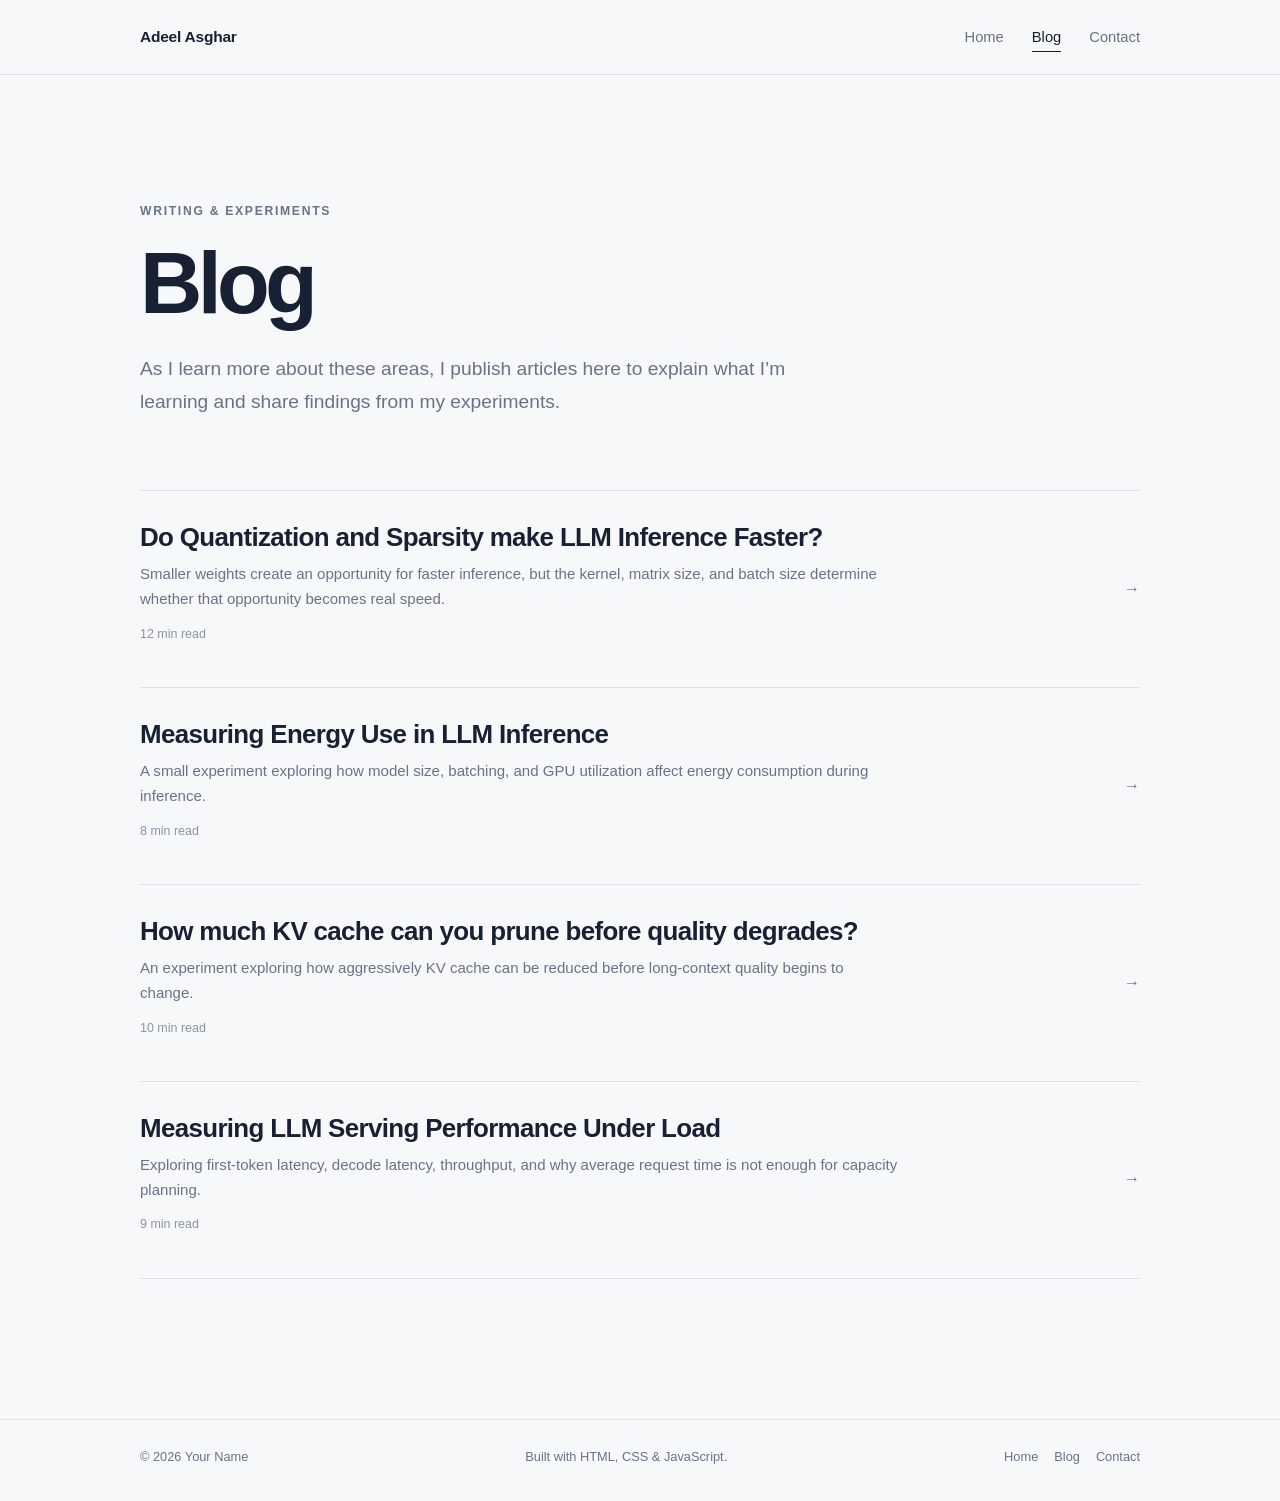
==== blog.html @ 3154e622 "first commit" ====
<!DOCTYPE html>
<html lang="en">
<head>
    <meta charset="UTF-8">
    <meta name="viewport" content="width=device-width, initial-scale=1.0">
    <meta name="description" content="Notes and experiments on AI engineering, LLM systems, and software performance.">
    <title>Blog — Adeel Asghar</title>
    <link rel="icon" href="./favicon.ico" type="image/x-icon">
<link rel="shortcut icon" href="./favicon.ico" type="image/x-icon">
    <link rel="stylesheet" href="css/style.css">
</head>
<body>
<div class="page-shell">
    <a class="skip-link" href="#main-content">Skip to content</a>
    <header class="site-header">
        <nav class="navbar" aria-label="Primary navigation">
            <!-- Change your name here. -->
            <a class="brand" href="index.html">Adeel Asghar</a>
            <button class="mobile-toggle" type="button" aria-expanded="false" aria-controls="primary-menu" aria-label="Open navigation">
                <span></span><span></span><span></span>
            </button>
            <ul class="nav-links" id="primary-menu">
                <li><a class="nav-link" href="index.html">Home</a></li>
                <li><a class="nav-link" href="blog.html">Blog</a></li>
                <li><a class="nav-link" href="contact.html">Contact</a></li>
            </ul>
        </nav>
    </header>

    <main id="main-content">
        <section class="page-intro">
            <div class="container reveal">
                <p class="eyebrow">Writing &amp; Experiments</p>
                <h1 class="page-title">Blog</h1>
                <p class="page-lede">As I learn more about these areas, I publish articles here to explain what I’m learning and share findings from my experiments.</p>
            </div>
        </section>

        <!-- =========================
             BLOG ARTICLE INDEX
             To add an article, duplicate one .blog-item and update:
             title, description, reading time, and href.
        ========================= -->
        <section class="section" style="padding-top: 0;">
            <div class="container">
                <div class="blog-list">
                    <a class="blog-item reveal" href="articles/blog-quantization-sparsity.html">
                        <div>
                            <h2 class="blog-title">Do Quantization and Sparsity make LLM Inference Faster?</h2>
                            <p class="blog-description">Smaller weights create an opportunity for faster inference, but the kernel, matrix size, and batch size determine whether that opportunity becomes real speed.</p>
                            <p class="blog-meta">12 min read</p>
                        </div>
                        <span class="blog-arrow" aria-hidden="true">→</span>
                    </a>

                    <a class="blog-item reveal" href="articles/blog-energy-llm.html">
                        <div>
                            <h2 class="blog-title">Measuring Energy Use in LLM Inference</h2>
                            <p class="blog-description">A small experiment exploring how model size, batching, and GPU utilization affect energy consumption during inference.</p>
                            <p class="blog-meta">8 min read</p>
                        </div>
                        <span class="blog-arrow" aria-hidden="true">→</span>
                    </a>

                    <a class="blog-item reveal" href="articles/blog-kv-cache.html">
                        <div>
                            <h2 class="blog-title">How much KV cache can you prune before quality degrades?</h2>
                            <p class="blog-description">An experiment exploring how aggressively KV cache can be reduced before long-context quality begins to change.</p>
                            <p class="blog-meta">10 min read</p>
                        </div>
                        <span class="blog-arrow" aria-hidden="true">→</span>
                    </a>

                    <a class="blog-item reveal" href="articles/blog-serving-performance.html">
                        <div>
                            <h2 class="blog-title">Measuring LLM Serving Performance Under Load</h2>
                            <p class="blog-description">Exploring first-token latency, decode latency, throughput, and why average request time is not enough for capacity planning.</p>
                            <p class="blog-meta">9 min read</p>
                        </div>
                        <span class="blog-arrow" aria-hidden="true">→</span>
                    </a>
                </div>
            </div>
        </section>
    </main>

    <footer class="site-footer">
        <div class="container footer-inner">
            <span>© 2026 Your Name</span>
            <span>Built with HTML, CSS &amp; JavaScript.</span>
            <nav class="footer-links" aria-label="Footer navigation">
                <a href="index.html">Home</a>
                <a href="blog.html">Blog</a>
                <a href="contact.html">Contact</a>
            </nav>
        </div>
    </footer>
</div>
<script src="js/script.js"></script>
</body>
</html>
---- css/style.css ----
/* =========================================================
   PREMIUM MINIMAL PORTFOLIO — GLOBAL DESIGN SYSTEM
   Edit the variables below to quickly change the visual tone.
   ========================================================= */
:root {
    --bg: #f7f8fa;
    --surface: #ffffff;
    --surface-soft: #f1f3f6;
    --text: #182033;
    --muted: #687386;
    --faint: #8a94a5;
    --border: #dde2e9;
    --border-strong: #c8ced8;
    --accent: #315f9d;
    --accent-soft: rgba(49, 95, 157, 0.08);
    --max-width: 1000px;
    --reading-width: 720px;
    --page-pad: clamp(20px, 4vw, 42px);
    --section-space: clamp(88px, 11vw, 150px);
    --radius: 2px;
    --shadow: 0 16px 40px rgba(24, 32, 51, 0.05);
    --sans: Inter, ui-sans-serif, -apple-system, BlinkMacSystemFont, "Segoe UI", sans-serif;
    --serif: Georgia, "Times New Roman", serif;
}

/* =========================================================
   RESET / BASE
   ========================================================= */
* { box-sizing: border-box; }
html { scroll-behavior: smooth; }
body {
    margin: 0;
    color: var(--text);
    background: var(--bg);
    font-family: var(--sans);
    font-size: 16px;
    line-height: 1.65;
    -webkit-font-smoothing: antialiased;
    text-rendering: optimizeLegibility;
}
body.nav-open { overflow: hidden; }

a { color: inherit; text-decoration: none; }
button, a { -webkit-tap-highlight-color: transparent; }
button { font: inherit; }
img { max-width: 100%; display: block; }
::selection { color: var(--text); background: rgba(49, 95, 157, 0.16); }

:focus-visible {
    outline: 2px solid var(--accent);
    outline-offset: 4px;
}

.container {
    width: min(calc(100% - (var(--page-pad) * 2)), var(--max-width));
    margin-inline: auto;
}

.narrow {
    width: min(calc(100% - (var(--page-pad) * 2)), var(--reading-width));
    margin-inline: auto;
}

.page-shell { min-height: 100vh; display: flex; flex-direction: column; }
main { flex: 1; }

/* =========================================================
   NAVIGATION
   ========================================================= */
.site-header {
    border-bottom: 1px solid var(--border);
    background: rgba(247, 248, 250, 0.94);
    position: sticky;
    top: 0;
    z-index: 50;
    backdrop-filter: blur(10px);
}

.navbar {
    width: min(calc(100% - (var(--page-pad) * 2)), var(--max-width));
    min-height: 74px;
    margin-inline: auto;
    display: flex;
    align-items: center;
    justify-content: space-between;
    gap: 28px;
}

.brand {
    font-size: 0.97rem;
    font-weight: 650;
    letter-spacing: -0.015em;
    white-space: nowrap;
}

.nav-links {
    display: flex;
    align-items: center;
    gap: 28px;
    list-style: none;
    padding: 0;
    margin: 0;
}

.nav-link {
    position: relative;
    color: var(--muted);
    font-size: 0.92rem;
    transition: color 180ms ease;
}

.nav-link::after {
    content: "";
    position: absolute;
    left: 0;
    bottom: -7px;
    width: 100%;
    height: 1px;
    background: currentColor;
    transform: scaleX(0);
    transform-origin: right;
    transition: transform 180ms ease;
}

.nav-link:hover,
.nav-link[aria-current="page"] { color: var(--text); }
.nav-link:hover::after,
.nav-link[aria-current="page"]::after { transform: scaleX(1); transform-origin: left; }

.mobile-toggle {
    display: none;
    width: 40px;
    height: 40px;
    border: 1px solid var(--border);
    background: transparent;
    border-radius: var(--radius);
    cursor: pointer;
}

.mobile-toggle span,
.mobile-toggle::before,
.mobile-toggle::after {
    content: "";
    display: block;
    width: 16px;
    height: 1px;
    background: var(--text);
    margin: 4px auto;
    transition: transform 180ms ease, opacity 180ms ease;
}

/* =========================================================
   SHARED PAGE INTRO / SECTIONS
   ========================================================= */
.page-intro {
    padding: clamp(82px, 10vw, 126px) 0 72px;
}

.eyebrow {
    margin: 0 0 18px;
    color: var(--muted);
    font-size: 0.76rem;
    font-weight: 650;
    letter-spacing: 0.14em;
    text-transform: uppercase;
}

.page-title,
.hero-title {
    margin: 0;
    letter-spacing: -0.055em;
    line-height: 1.04;
    font-weight: 650;
}

.page-title { font-size: clamp(3rem, 7vw, 5.4rem); }
.hero-title { font-size: clamp(3.15rem, 8vw, 6.7rem); max-width: 850px; }

.page-lede,
.hero-lede {
    max-width: 700px;
    margin: 24px 0 0;
    color: var(--muted);
    font-size: clamp(1.02rem, 1.7vw, 1.2rem);
    line-height: 1.7;
}

.section { padding: var(--section-space) 0; }
.section + .section { padding-top: 0; }
.section-label {
    margin: 0 0 28px;
    color: var(--muted);
    font-size: 0.75rem;
    font-weight: 650;
    letter-spacing: 0.14em;
    text-transform: uppercase;
}

.section-heading {
    max-width: 700px;
    margin: 0;
    font-size: clamp(1.9rem, 4vw, 3.2rem);
    line-height: 1.13;
    letter-spacing: -0.04em;
}

.section-copy {
    max-width: 690px;
    margin: 20px 0 0;
    color: var(--muted);
}

/* =========================================================
   HOME / HERO
   ========================================================= */
.hero {
    padding: clamp(100px, 14vw, 170px) 0 var(--section-space);
}

.hero-meta {
    display: flex;
    flex-wrap: wrap;
    gap: 10px 24px;
    margin-top: 34px;
    color: var(--muted);
    font-size: 0.9rem;
}

.hero-meta span { display: inline-flex; align-items: center; gap: 8px; }
.hero-meta span::before {
    content: "";
    width: 4px;
    height: 4px;
    border-radius: 50%;
    background: var(--border-strong);
}
.hero-meta span:first-child::before { display: none; }

.hero-rule {
    margin-top: 54px;
    border-top: 1px solid var(--border);
}

/* =========================================================
   ABOUT
   ========================================================= */
.about-grid {
    display: grid;
    grid-template-columns: 0.7fr 1.3fr;
    gap: clamp(44px, 8vw, 100px);
}

.about-copy p {
    margin: 0 0 24px;
    color: var(--muted);
}
.about-copy p:last-child { margin-bottom: 0; }

/* =========================================================
   SERVICES — EDITORIAL LIST, NOT CARDS
   ========================================================= */
.editorial-list { border-top: 1px solid var(--border); }

.editorial-item {
    display: grid;
    grid-template-columns: 70px minmax(0, 1fr) 36px;
    gap: 28px;
    align-items: center;
    min-height: 116px;
    padding: 24px 20px;
    margin: 0 -20px;
    border-bottom: 1px solid var(--border);
    transition: background-color 180ms ease, transform 180ms ease, border-color 180ms ease;
}

.editorial-item:hover {
    background: var(--surface);
    border-color: var(--border-strong);
    transform: translateX(5px);
}

.editorial-number,
.skill-number {
    color: var(--faint);
    font-variant-numeric: tabular-nums;
    font-size: 0.8rem;
    letter-spacing: 0.05em;
}

.editorial-content h3 {
    margin: 0;
    font-size: 1.1rem;
    letter-spacing: -0.02em;
}
.editorial-content p {
    max-width: 650px;
    margin: 7px 0 0;
    color: var(--muted);
    font-size: 0.93rem;
}
.editorial-arrow {
    color: var(--muted);
    justify-self: end;
    transition: transform 180ms ease, color 180ms ease;
}
.editorial-item:hover .editorial-arrow { transform: translateX(5px); color: var(--text); }

/* =========================================================
   BROKEN-AI SECTION
   ========================================================= */
.callout {
    position: relative;
    padding: clamp(34px, 5vw, 58px) clamp(26px, 5vw, 56px);
    background: var(--surface-soft);
    border-left: 2px solid var(--accent);
}
.callout-label {
    margin: 0 0 16px;
    color: var(--accent);
    font-size: 0.72rem;
    font-weight: 650;
    letter-spacing: 0.13em;
}
.callout h2 { margin: 0; max-width: 700px; font-size: clamp(2rem, 4.2vw, 3.4rem); line-height: 1.08; letter-spacing: -0.045em; }
.callout p { max-width: 760px; margin: 22px 0 0; color: var(--muted); }
.callout-flow { margin-top: 28px; color: var(--faint); font-size: 0.76rem; letter-spacing: 0.16em; }

/* =========================================================
   SKILL DIRECTORY
   ========================================================= */
.skill-directory {
    border-top: 1px solid var(--border);
}
.skill-group {
    display: grid;
    grid-template-columns: 70px 200px minmax(0, 1fr);
    gap: 28px;
    align-items: baseline;
    padding: 21px 0;
    border-bottom: 1px solid var(--border);
}
.skill-group h3 { margin: 0; font-size: 1rem; letter-spacing: -0.015em; }
.skill-group p { margin: 0; color: var(--muted); font-size: 0.95rem; }

/* =========================================================
   BLOG LIST
   ========================================================= */
.blog-list { border-top: 1px solid var(--border); }
.blog-item {
    display: grid;
    grid-template-columns: minmax(0, 1fr) 30px;
    gap: 24px;
    padding: 30px 0;
    border-bottom: 1px solid var(--border);
    transition: background-color 180ms ease;
}
.blog-item:hover { background: rgba(255, 255, 255, 0.55); }
.blog-title {
    margin: 0;
    font-size: clamp(1.22rem, 2.2vw, 1.62rem);
    line-height: 1.24;
    letter-spacing: -0.025em;
}
.blog-description { margin: 9px 0 0; max-width: 760px; color: var(--muted); font-size: 0.94rem; }
.blog-arrow { align-self: center; justify-self: end; color: var(--muted); transition: transform 180ms ease, color 180ms ease; }
.blog-item:hover .blog-arrow { transform: translateX(5px); color: var(--text); }
.blog-meta { margin-top: 12px; color: var(--faint); font-size: 0.78rem; }

/* =========================================================
   ARTICLE PAGE
   ========================================================= */
.article-header { padding: clamp(84px, 11vw, 128px) 0 60px; }

/* Keep the article header and article body on exactly the same centered column. */
.article-header > .narrow {
    width: min(calc(100% - (var(--page-pad) * 2)), var(--reading-width));
    max-width: var(--reading-width);
    margin-inline: auto;
}

.article-title {
    margin: 0;
    width: 100%;
    max-width: none;
    font-size: clamp(2.7rem, 6.2vw, 5.1rem);
    line-height: 1.03;
    letter-spacing: -0.055em;
}
.article-meta { margin-top: 22px; color: var(--muted); font-size: 0.88rem; }

.article-body {
    width: min(calc(100% - (var(--page-pad) * 2)), var(--reading-width));
    max-width: var(--reading-width);
    margin-inline: auto;
    padding-bottom: var(--section-space);
    font-family: var(--serif);
    font-size: 1.08rem;
    line-height: 1.82;
}

/* Every article element now shares one common left and right edge. */
.article-body > * {
    width: 100%;
    max-width: none;
    margin-left: 0;
    margin-right: 0;
}

/* Figures and tables should never escape the reading column. */
.article-body > .article-figure,
.article-body > .article-table {
    width: 100% !important;
    max-width: 100% !important;
    margin-left: 0 !important;
    margin-right: 0 !important;
}
.article-body h2,
.article-body h3,
.article-body .article-callout { font-family: var(--sans); }
.article-body h2 {
    margin-top: 60px;
    margin-bottom: 18px;
    font-size: 1.55rem;
    line-height: 1.3;
    letter-spacing: -0.025em;
}
.article-body h3 { margin-top: 42px; margin-bottom: 12px; font-size: 1.1rem; }
.article-body p { margin: 0 0 24px; }
.article-body ul,
.article-body ol { padding-left: 24px; margin: 0 0 26px; }
.article-body li { margin-bottom: 8px; }
.article-body a { color: var(--accent); text-decoration: underline; text-decoration-color: rgba(49,95,157,.35); text-underline-offset: 3px; }
.article-body blockquote {
    margin-top: 34px;
    margin-bottom: 34px;
    padding: 0 0 0 26px;
    border-left: 2px solid var(--border-strong);
    color: var(--muted);
}
.article-body code { font-family: ui-monospace, SFMono-Regular, Menlo, Consolas, monospace; font-size: 0.9em; }
.article-body pre {
    overflow-x: auto;
    padding: 20px;
    margin-top: 26px;
    margin-bottom: 34px;
    font-family: ui-monospace, SFMono-Regular, Menlo, Consolas, monospace;
    font-size: 0.85rem;
    line-height: 1.7;
    background: #edf0f4;
    border: 1px solid var(--border);
}
.article-callout {
    margin-top: 34px !important;
    margin-bottom: 42px !important;
    padding: 22px 24px;
    background: var(--surface-soft);
    border-left: 2px solid var(--accent);
    font-size: 0.95rem;
    line-height: 1.65;
}
.article-callout strong { display: block; margin-bottom: 7px; font-family: var(--sans); font-size: 0.76rem; letter-spacing: 0.1em; text-transform: uppercase; }

.article-footer-link {
    margin-top: 58px !important;
    padding-top: 24px;
    border-top: 1px solid var(--border);
    font-family: var(--sans);
    font-size: 0.92rem;
}

/* =========================================================
   CONTACT
   ========================================================= */
.contact-intro { padding: clamp(82px, 10vw, 126px) 0 66px; }
.contact-list { border-top: 1px solid var(--border); }
.contact-row {
    display: grid;
    grid-template-columns: 1fr 1fr 32px;
    gap: 24px;
    align-items: center;
    padding: 25px 0;
    border-bottom: 1px solid var(--border);
    transition: transform 180ms ease;
}
.contact-row:hover { transform: translateX(5px); }
.contact-name {
    display: inline-flex;
    align-items: center;
    gap: 12px;
    font-weight: 620;
}

.contact-icon {
    width: 20px;
    height: 20px;
    flex: 0 0 20px;
    color: var(--muted);
    transition: color 180ms ease, transform 180ms ease;
}

.contact-row:hover .contact-icon {
    color: var(--text);
}
.contact-desc { color: var(--muted); text-align: left; }
.contact-arrow { justify-self: end; color: var(--muted); transition: transform 180ms ease, color 180ms ease; }
.contact-row:hover .contact-arrow { transform: translateX(5px); color: var(--text); }

/* =========================================================
   FOOTER
   ========================================================= */
.site-footer {
    padding: 26px 0 34px;
    border-top: 1px solid var(--border);
    color: var(--muted);
    font-size: 0.8rem;
}
.footer-inner { display: flex; justify-content: space-between; gap: 18px; flex-wrap: wrap; }
.footer-links { display: flex; gap: 16px; }
.footer-links a:hover { color: var(--text); }

/* =========================================================
   UTILITIES / REVEAL
   ========================================================= */
.reveal {
    opacity: 0;
    transform: translateY(10px);
    transition: opacity 520ms ease, transform 520ms ease;
}
.reveal.is-visible { opacity: 1; transform: none; }

.skip-link {
    position: fixed;
    top: 12px;
    left: 12px;
    z-index: 100;
    padding: 8px 12px;
    color: var(--surface);
    background: var(--text);
    transform: translateY(-150%);
}
.skip-link:focus { transform: none; }

/* =========================================================
   RESPONSIVE
   ========================================================= */
@media (max-width: 760px) {
    .navbar { min-height: 68px; }
    .mobile-toggle { display: block; }
    .nav-links {
        position: fixed;
        inset: 68px 0 auto;
        display: none;
        flex-direction: column;
        align-items: flex-start;
        gap: 0;
        padding: 12px var(--page-pad) 22px;
        border-bottom: 1px solid var(--border);
        background: rgba(247, 248, 250, 0.98);
    }
    .nav-links.is-open { display: flex; }
    .nav-links li { width: 100%; }
    .nav-link { display: block; padding: 13px 0; }

    .about-grid { grid-template-columns: 1fr; gap: 24px; }
    .skill-group { grid-template-columns: 45px 1fr; gap: 10px 20px; }
    .skill-group p { grid-column: 2; }
    .editorial-item { grid-template-columns: 46px minmax(0, 1fr) 24px; gap: 16px; padding: 22px 8px; margin-inline: -8px; }
    .contact-row { grid-template-columns: 1fr 24px; gap: 14px; }
    .contact-desc { grid-column: 1; grid-row: 2; }
    .contact-arrow { grid-column: 2; grid-row: 1 / span 2; }
}

/* Article typography and spacing remain aligned on small screens. */
@media (max-width: 760px) {
    .article-header > .narrow,
    .article-body {
        width: min(calc(100% - (var(--page-pad) * 2)), var(--reading-width));
        margin-inline: auto;
    }

    .article-title {
        font-size: clamp(2.35rem, 11vw, 3.6rem);
    }
}

@media (prefers-reduced-motion: reduce) {
    html { scroll-behavior: auto; }
    *, *::before, *::after { animation-duration: 0.01ms !important; animation-iteration-count: 1 !important; transition-duration: 0.01ms !important; }
}
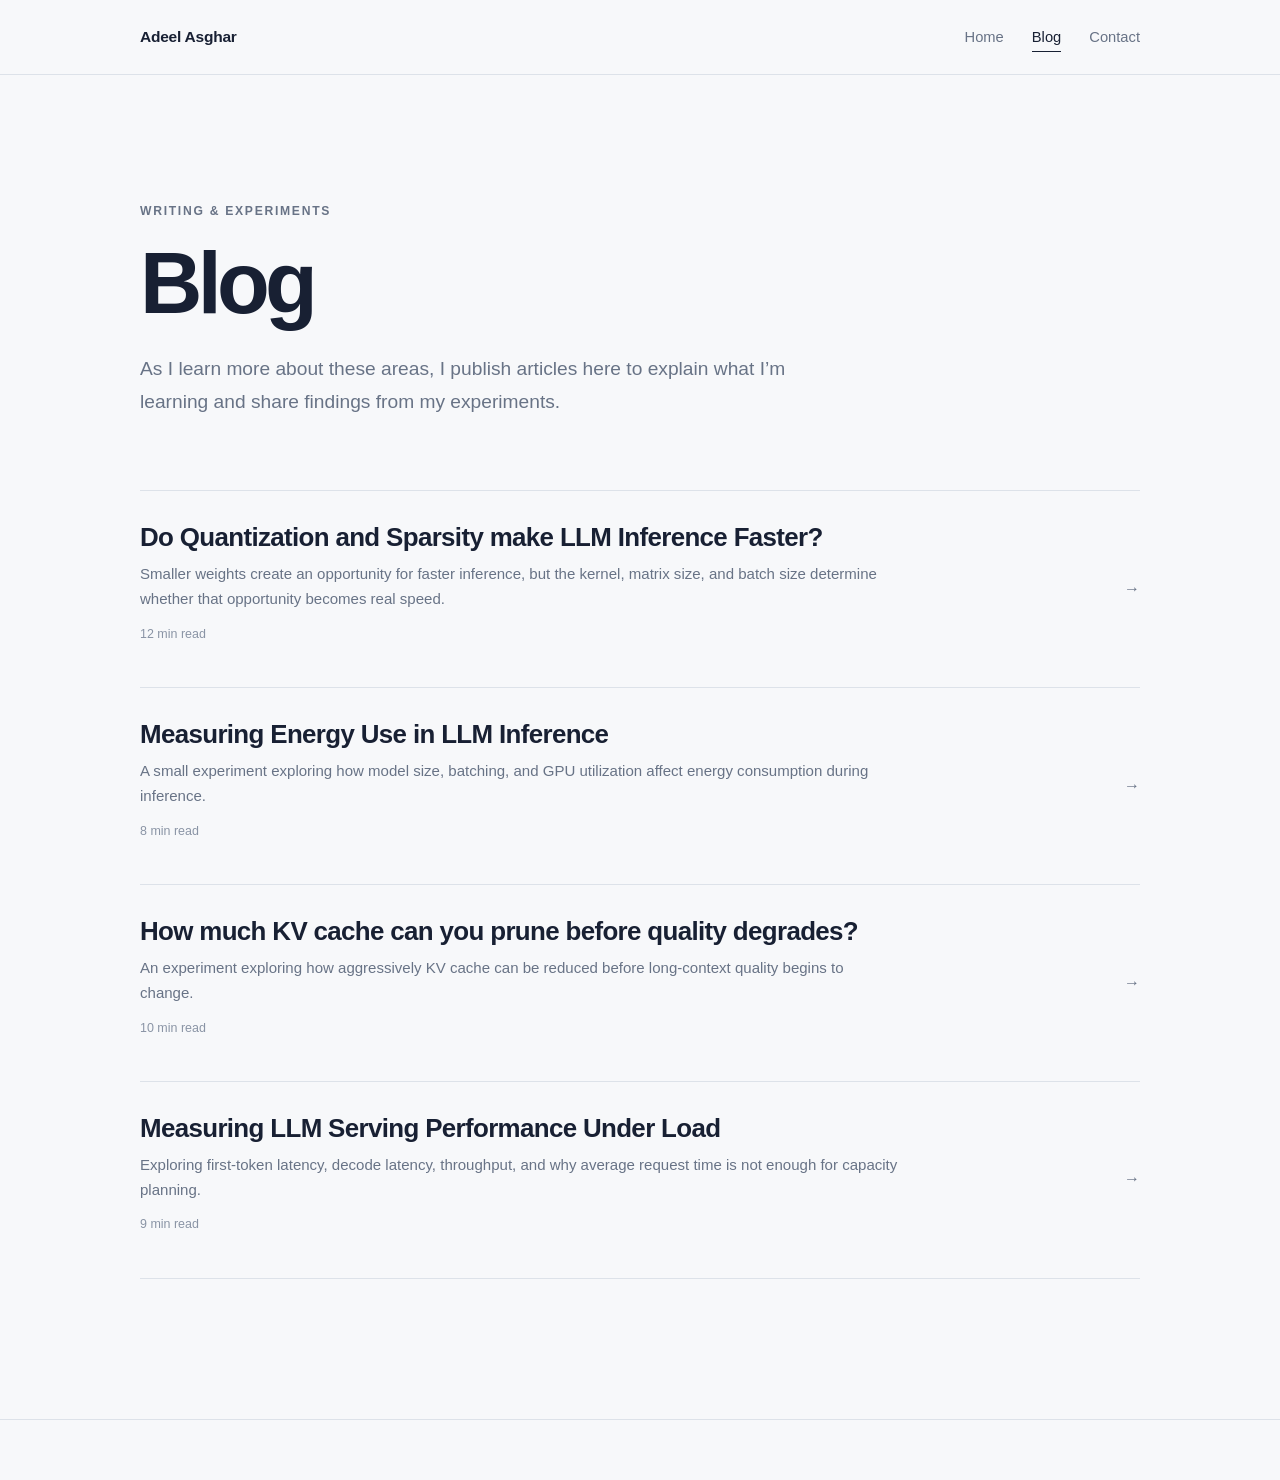
==== commit 011f9b2e: "mew1" ====
--- a/blog.html
+++ b/blog.html
@@ -86,13 +86,7 @@
 
     <footer class="site-footer">
         <div class="container footer-inner">
-            <span>© 2026 Your Name</span>
-            <span>Built with HTML, CSS &amp; JavaScript.</span>
-            <nav class="footer-links" aria-label="Footer navigation">
-                <a href="index.html">Home</a>
-                <a href="blog.html">Blog</a>
-                <a href="contact.html">Contact</a>
-            </nav>
+
         </div>
     </footer>
 </div>
